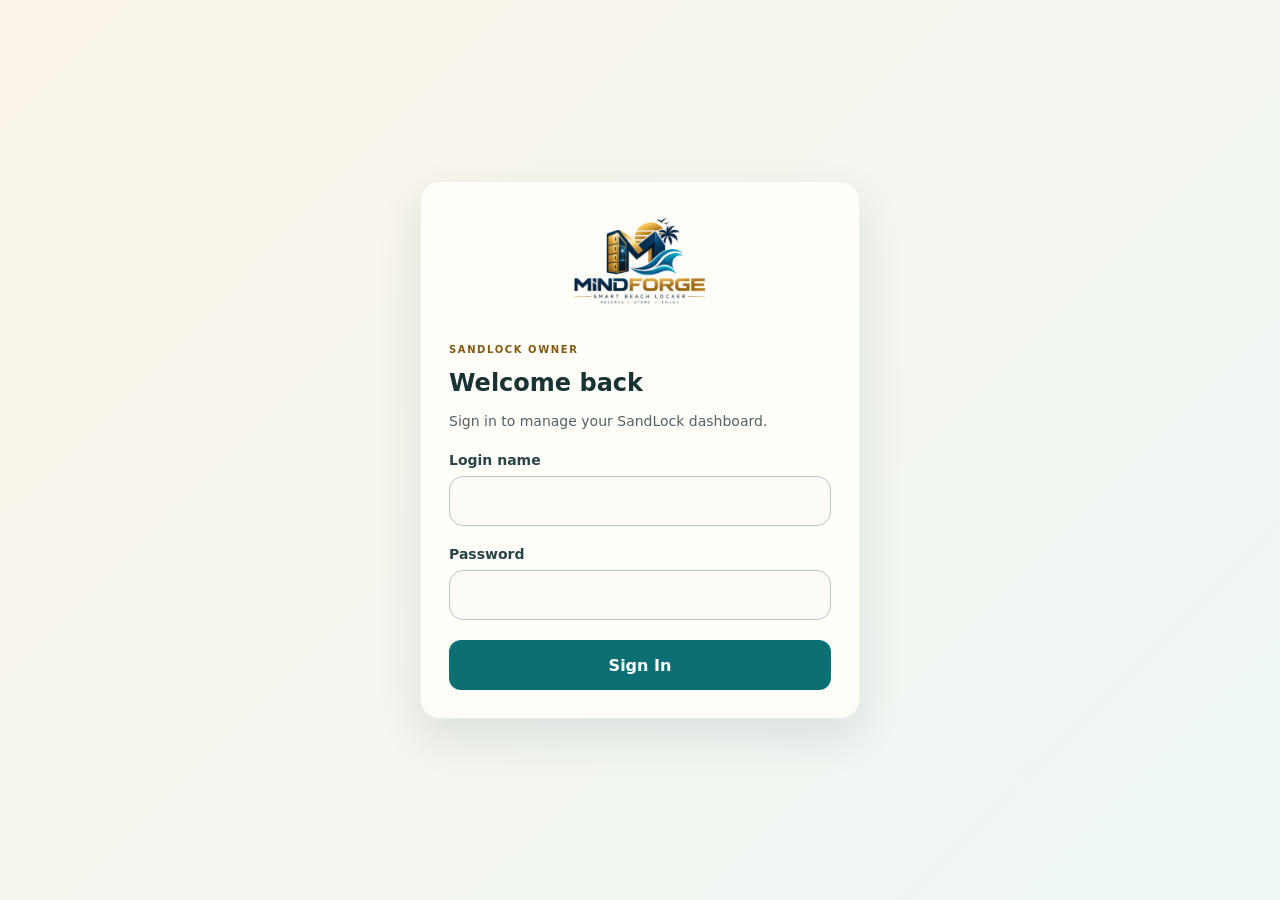
==== static/login.html @ 41cbc2ab "Add files via upload" ====
<!doctype html>
<html lang="en"><head><meta charset="utf-8"><meta name="viewport" content="width=device-width,initial-scale=1"><title>SandLock Owner Sign In</title><link rel="stylesheet" href="/static/styles.css"></head>
<body class="loginPage"><main class="loginMain"><section class="card loginCard"><img src="/static/assets/mindforge-logo.png" alt="MindForge" class="loginLogo"><small class="eyebrow">SANDLOCK OWNER</small><h1>Welcome back</h1><p>Sign in to manage your SandLock dashboard.</p>
<form id="adminLogin" novalidate><label class="ownerField" for="ownerLogin">Login name<input id="ownerLogin" name="login" autocomplete="username" required aria-describedby="error"></label><label class="ownerField" for="ownerPassword">Password<input id="ownerPassword" name="password" type="password" autocomplete="current-password" required aria-describedby="error"></label><p id="error" role="alert"></p><button class="btn" type="submit">Sign In</button></form></section></main><script src="/static/login.js"></script></body></html>
---- static/styles.css ----
:root{--teal:#0b6f73;--deep:#064e52;--cream:#fff8ec;--gold:#d8a63a;--sand:#f0dfc3;--red:#d84a3a;--green:#15966a;--gray:#667573;--ink:#173334;--muted:#6d7d7b;--card:#fffdf8;--shadow:0 18px 45px rgba(19,62,62,.10)}*{box-sizing:border-box}body{margin:0;font-family:Inter,ui-sans-serif,system-ui,-apple-system,Segoe UI,Arial;background:linear-gradient(135deg,#fbf4e9,#edf7f4);color:var(--ink)}button,input,a{font:inherit}.shell{display:grid;grid-template-columns:235px 1fr;min-height:100vh}.sidebar{background:rgba(255,253,248,.94);border-right:1px solid rgba(9,90,93,.08);padding:24px 18px;position:sticky;top:0;height:100vh;display:flex;flex-direction:column;z-index:5}.logo{width:92px;height:68px;object-fit:contain;align-self:center}.brand{text-align:center;margin:-4px 0 24px}.brand b{display:block;color:var(--deep);font-size:19px}.brand span{font-size:11px;letter-spacing:.13em;color:var(--gold)}nav{display:grid;gap:7px}.nav{border:0;background:transparent;text-align:left;padding:12px 14px;border-radius:12px;color:#657673;cursor:pointer;font-weight:650}.nav:hover,.nav.active{background:#e8f5f1;color:var(--teal)}.sidefoot{margin-top:auto;display:flex;gap:10px;align-items:center;background:#f6efe4;padding:12px;border-radius:14px}.sidefoot>span{width:11px;height:11px;border-radius:50%;background:#aaa;box-shadow:0 0 0 5px rgba(0,0,0,.04)}.sidefoot>span.on{background:var(--green);box-shadow:0 0 0 5px rgba(21,150,106,.13)}.sidefoot b,.sidefoot small{display:block;font-size:11px}.sidefoot small{color:var(--muted);margin-top:2px}main{padding:0 28px 40px;min-width:0}header{height:94px;display:flex;justify-content:space-between;align-items:center;gap:20px}header small{letter-spacing:.18em;color:var(--gold);font-weight:700;font-size:9px}header h1{margin:5px 0 0;font-size:30px;color:var(--deep)}.headActions{display:flex;gap:9px}.btn{border:0;border-radius:12px;padding:11px 17px;background:var(--teal);color:white;font-weight:750;cursor:pointer;text-decoration:none;display:inline-block}.btn.ghost{background:white;color:var(--teal);border:1px solid #dceae6}.btn.danger{width:100%;background:#7e2422;margin-top:15px}.view{display:none}.view.active{display:block}.hero{height:275px;border-radius:26px;overflow:hidden;position:relative;background:linear-gradient(90deg,rgba(255,250,239,.97),rgba(255,250,239,.76)),url('/static/assets/beach-map.png') center/cover;box-shadow:var(--shadow);display:flex;align-items:center;padding:34px 42px}.heroText{max-width:590px;z-index:2}.eyebrow{font-size:10px;color:var(--teal);font-weight:800;letter-spacing:.16em}.hero h2{font-size:35px;line-height:1.04;margin:9px 0 10px;color:var(--deep)}.hero h2 em{color:var(--gold);font-style:normal}.hero p{font-size:13px;line-height:1.55;color:#5d716f;max-width:535px}.heroLocker{position:absolute;right:5%;bottom:-33px;width:285px;filter:drop-shadow(0 22px 24px rgba(0,0,0,.22))}.heroBadges{display:flex;gap:7px;flex-wrap:wrap}.heroBadges span{background:#fff;border:1px solid #e6dccb;border-radius:999px;padding:7px 11px;font-size:9px;font-weight:800;color:var(--teal)}.kpis{display:grid;grid-template-columns:repeat(4,1fr);gap:14px;margin:18px 0}.kpis article,.card{background:rgba(255,253,248,.96);border:1px solid rgba(13,100,102,.08);border-radius:20px;box-shadow:var(--shadow)}.kpis article{padding:18px 20px}.kpis small,.cardHead small{font-size:9px;color:var(--gold);letter-spacing:.13em;font-weight:800}.kpis strong{display:block;font-size:28px;color:var(--deep);margin:3px 0}.kpis span{font-size:10px;color:var(--muted)}.grid2{display:grid;grid-template-columns:1fr 1fr;gap:16px;margin-bottom:16px}.card{padding:18px}.cardHead{display:flex;align-items:center;justify-content:space-between;gap:10px;margin-bottom:13px}.cardHead h3{margin:2px 0;font-size:16px;color:var(--deep)}.badge{font-size:9px;font-weight:900;padding:6px 9px;border-radius:999px;background:#eee;color:#667}.badge.green{background:#e3f5ed;color:#0a7b55}.badge.yellow{background:#fff2cf;color:#aa7110}.badge.red{background:#fde8e3;color:#b63c31}.badge.gray{background:#e7ecea;color:#667573}.lockerScene{display:grid;grid-template-columns:160px 1fr;gap:14px;align-items:center}.lockerScene img{width:160px}.liveStats{display:grid;grid-template-columns:1fr 1fr;gap:9px}.liveStats div{padding:10px;border-radius:12px;background:#f5f3ed}.liveStats span{font-size:8px;text-transform:uppercase;color:#8c9693}.liveStats b{display:block;margin-top:3px;font-size:12px;color:var(--deep)}.note{font-size:9px;color:var(--muted);line-height:1.45}.mapWrap{height:280px;border-radius:16px;overflow:hidden;position:relative}.mapWrap img{width:100%;height:100%;object-fit:cover}.pin{position:absolute;width:34px;height:34px;border-radius:50% 50% 50% 7px;transform:rotate(-45deg);display:grid;place-items:center;background:#19a96c;color:white;border:3px solid white;box-shadow:0 6px 18px rgba(0,0,0,.2);font-weight:900}.pin::after{content:attr(data-x)}.pin{font-size:0}.pin::before{content:attr(id);font-size:0}.pin::after{content:""}.pin{--label:"A"}.pin:before{content:var(--label);font-size:13px;transform:rotate(45deg)}.pA{left:18%;top:16%;--label:"A"}.pB{left:29%;top:34%;--label:"B"}.pC{left:47%;top:47%;--label:"C"}.pD{left:35%;top:64%;--label:"D"}.pE{left:68%;top:66%;--label:"E"}.pF{left:61%;top:82%;--label:"F"}.pin.yellow{background:#edae19}.pin.red{background:#e64b3e}.pin.gray{background:#687675}.legend{display:flex;gap:14px;flex-wrap:wrap;padding-top:11px;font-size:9px;color:var(--muted)}.legend i{display:inline-block;width:9px;height:9px;border-radius:50%;margin-right:5px;background:#19a96c}.legend i.yellow{background:#edae19}.legend i.red{background:#e64b3e}.legend i.gray{background:#687675}.miniList{display:grid;gap:8px}.mini{display:flex;justify-content:space-between;gap:10px;align-items:center;padding:11px;background:#f8f5ef;border-radius:13px}.mini b{font-size:11px;color:var(--deep)}.mini small{display:block;font-size:9px;color:var(--muted);margin-top:3px}.link{border:0;background:none;color:var(--teal);font-weight:800;font-size:10px;cursor:pointer}.tableCard{padding:0;overflow:hidden}.tableCard .cardHead{padding:19px;margin:0;border-bottom:1px solid #edf1ef}.tableCard input{width:240px;padding:10px 12px;border:1px solid #dce5e2;border-radius:10px;background:white}.tableScroller{overflow:auto;max-height:calc(100vh - 190px)}table{border-collapse:collapse;width:100%;font-size:10px;min-width:850px}th,td{padding:12px 13px;text-align:left;border-bottom:1px solid #edf0ee;white-space:nowrap}th{position:sticky;top:0;background:#f0f7f4;color:var(--teal);font-size:9px;text-transform:uppercase;letter-spacing:.06em}td{color:#475d5a}#toast{position:fixed;bottom:26px;right:28px;background:#163f40;color:white;padding:12px 16px;border-radius:12px;opacity:0;transform:translateY(12px);transition:.25s;z-index:30;font-size:11px}#toast.show{opacity:1;transform:none}@media(max-width:1000px){.shell{grid-template-columns:78px 1fr}.sidebar{padding:20px 10px}.brand,.nav{font-size:0}.nav{padding:12px;text-align:center}.nav:first-letter{font-size:16px}.logo{width:60px}.sidefoot div{display:none}.grid2{grid-template-columns:1fr}.kpis{grid-template-columns:1fr 1fr}.heroLocker{opacity:.35}.heroText{max-width:620px}}@media(max-width:680px){main{padding:0 12px 25px}.shell{display:block}.sidebar{position:fixed;bottom:0;top:auto;height:65px;width:100%;display:block;padding:6px;background:#fff;z-index:20}.sidebar .logo,.sidebar .brand,.sidefoot{display:none}nav{display:flex;overflow:auto;gap:4px}.nav{flex:1;min-width:70px;text-align:center;padding:12px 5px;font-size:0}.nav:before{font-size:16px}.kpis{grid-template-columns:1fr 1fr}.hero{height:250px;padding:25px}.hero h2{font-size:28px}.heroLocker{width:220px}.grid2{grid-template-columns:1fr}header{height:82px}.headActions .ghost{display:none}.lockerScene{grid-template-columns:120px 1fr}.lockerScene img{width:120px}.mapWrap{height:270px}body{padding-bottom:70px}}

.tableAction{border:1px solid #cfe3de;background:#fff;color:var(--teal);border-radius:9px;padding:7px 10px;font-size:9px;font-weight:800;cursor:pointer}.tableAction:hover{background:#e8f5f1}.modal{position:fixed;inset:0;z-index:60;display:none;align-items:center;justify-content:center;padding:20px}.modal.open{display:flex}.modalBackdrop{position:absolute;inset:0;background:rgba(6,45,47,.48);backdrop-filter:blur(3px)}.modalPanel{position:relative;width:min(760px,96vw);max-height:90vh;overflow:auto;background:var(--card);border-radius:22px;box-shadow:0 28px 80px rgba(7,45,47,.28);padding:22px}.modalHead{display:flex;align-items:flex-start;justify-content:space-between;border-bottom:1px solid #e8eeeb;padding-bottom:13px;margin-bottom:15px}.modalHead small{font-size:9px;color:var(--gold);letter-spacing:.14em;font-weight:800}.modalHead h3{margin:4px 0 0;color:var(--deep);font-size:20px}.iconBtn{border:0;background:#eef5f2;color:var(--deep);width:34px;height:34px;border-radius:50%;font-size:22px;cursor:pointer}.detailGrid{display:grid;grid-template-columns:repeat(3,1fr);gap:10px}.detailGrid>div,.pinReveal{background:#f7f4ed;border-radius:13px;padding:12px}.detailGrid span,.pinReveal span{display:block;font-size:8px;text-transform:uppercase;letter-spacing:.07em;color:#879391;margin-bottom:4px}.detailGrid b{font-size:11px;color:var(--deep);word-break:break-word}.statusText.green{color:var(--green)}.statusText.yellow{color:#aa7110}.statusText.red{color:var(--red)}.statusText.gray{color:var(--gray)}.pinReveal{margin-top:12px;display:grid;grid-template-columns:1fr auto auto;align-items:center;gap:12px}.pinReveal span{margin:0}.pinReveal b{font-size:20px;letter-spacing:.14em;color:var(--deep)}.modalActions{display:grid;grid-template-columns:1fr 1fr;gap:10px;margin-top:12px}.btn.danger.compact{margin:0;width:auto}.btn:disabled{opacity:.45;cursor:not-allowed}@media(max-width:680px){.detailGrid{grid-template-columns:1fr 1fr}.pinReveal{grid-template-columns:1fr auto}.pinReveal .btn{grid-column:1/-1}.modalActions{grid-template-columns:1fr}.modalPanel{padding:16px}}

/* Informational toasts never own an input hit area. */
#toast{pointer-events:none;max-width:min(420px,calc(100vw - 32px));overflow-wrap:anywhere}
@media(max-width:680px){#toast{bottom:94px;right:16px}}

/* Group 7: reuse Owner components at narrow widths and on sign in. */
button:focus-visible,a:focus-visible,input:focus-visible{outline:3px solid #064d54;outline-offset:3px}
main,header>div,.headActions,.tableCard .cardHead>div{min-width:0}
header{height:auto;min-height:90px;gap:12px;flex-wrap:wrap;padding:16px 0}
header h1{overflow-wrap:anywhere}
.headActions{display:flex;gap:8px;flex-wrap:wrap}
.headActions .btn{white-space:normal;text-align:center}
.tableCard .cardHead{gap:12px;flex-wrap:wrap}
.searchField{font-size:12px;color:#475d5a;display:grid;gap:6px;max-width:100%}
#searchBox{width:min(250px,100%);min-width:0}
.nav{display:flex;gap:8px;align-items:center;font-size:13px!important;white-space:normal}
.nav:first-letter{font-size:inherit}.navLabel{font-size:13px}
.tableScroller{max-width:100%}
table{font-size:12px}th{font-size:11px;color:#07585b}
.detailGrid span,.pinReveal span,.modalHead small,.note,.sidefoot small,.kpis article span{font-size:12px;line-height:1.45;color:#526361}
.detailGrid b{font-size:13px}.tableAction{font-size:12px;min-height:38px}
.modalPanel{max-height:calc(100dvh - 36px)}.modalHead h3{overflow-wrap:anywhere}
.modalHead small,.eyebrow,header small,.cardHead small{color:#815a10}
.loginPage{padding:0}.loginMain{min-height:100dvh;display:grid;place-items:center;padding:24px}
.loginCard{width:min(440px,100%);padding:28px}
.loginLogo{width:160px;display:block;margin:0 auto 22px}.loginCard h1{margin:12px 0}.loginCard p{font-size:14px;color:#526361;line-height:1.5}
.ownerField{display:grid;gap:8px;font-size:14px;font-weight:700;margin:20px 0;color:#284447}
.ownerField input{width:100%;min-width:0;box-sizing:border-box;height:50px;border:1px solid #b8c6c1;border-radius:14px;background:#fcfbf8;padding:12px;font:inherit}
#adminLogin>.btn{width:100%;min-height:50px}#adminLogin #error{color:#a82e25;overflow-wrap:anywhere}
@media(max-width:1000px) and (min-width:681px){.shell{grid-template-columns:150px minmax(0,1fr)}.nav{padding:10px 6px}.sidebar{padding:20px 8px}}
@media(max-width:680px){
 .sidebar{height:80px;padding:6px}.sidebar nav{height:68px;align-items:stretch}
 .nav{flex-direction:column;justify-content:center;gap:4px;min-width:88px;padding:8px 5px}
 .navLabel{font-size:12px}.nav>span:first-child{font-size:17px}
 .headActions .ghost{display:inline-flex}.headActions{width:100%}.headActions>.btn{flex:1;padding:10px;font-size:13px}
 body{padding-bottom:86px}.loginPage{padding-bottom:0}.loginMain{padding:16px}
 .kpis{gap:10px}.kpis article{min-width:0}.kpis strong{overflow-wrap:anywhere}
 #toast{bottom:96px}.modal{padding:16px}.modalPanel{max-width:100%;box-sizing:border-box}
}
/* Keep existing cards responsive to available width, including zoom. */
.grid2{grid-template-columns:repeat(auto-fit,minmax(min(100%,360px),1fr))}
.grid2>.card,.liveStats,.liveStats>div{min-width:0}
.liveStats b{overflow-wrap:anywhere}
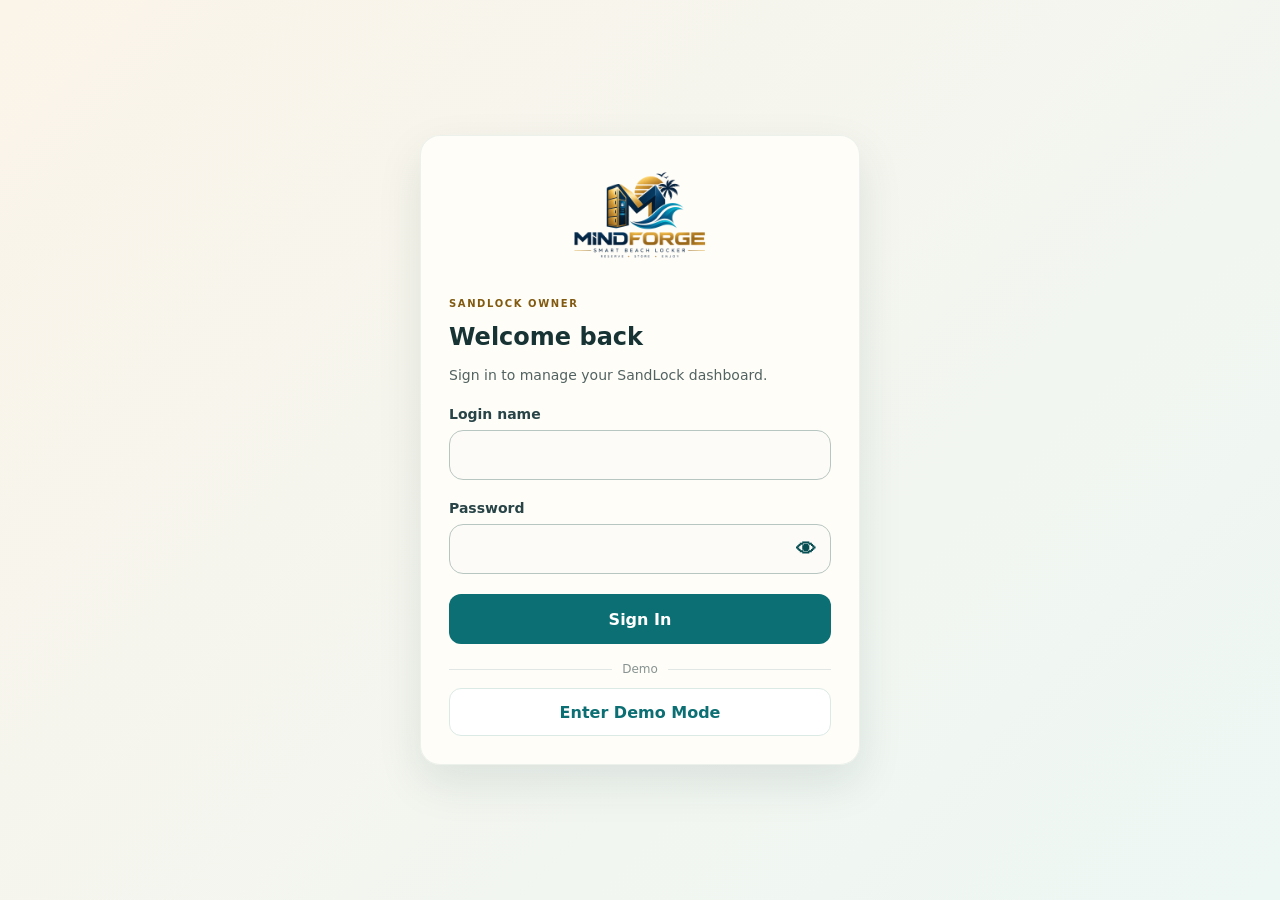
==== commit fb3bf172: "Update SandLock owner dashboard and reservation backend" ====
--- a/static/login.html
+++ b/static/login.html
@@ -1,4 +1,4 @@
-<!doctype html>
-<html lang="en"><head><meta charset="utf-8"><meta name="viewport" content="width=device-width,initial-scale=1"><title>SandLock Owner Sign In</title><link rel="stylesheet" href="/static/styles.css"></head>
-<body class="loginPage"><main class="loginMain"><section class="card loginCard"><img src="/static/assets/mindforge-logo.png" alt="MindForge" class="loginLogo"><small class="eyebrow">SANDLOCK OWNER</small><h1>Welcome back</h1><p>Sign in to manage your SandLock dashboard.</p>
-<form id="adminLogin" novalidate><label class="ownerField" for="ownerLogin">Login name<input id="ownerLogin" name="login" autocomplete="username" required aria-describedby="error"></label><label class="ownerField" for="ownerPassword">Password<input id="ownerPassword" name="password" type="password" autocomplete="current-password" required aria-describedby="error"></label><p id="error" role="alert"></p><button class="btn" type="submit">Sign In</button></form></section></main><script src="/static/login.js"></script></body></html>
+<!doctype html>
+<html lang="en"><head><meta charset="utf-8"><meta name="viewport" content="width=device-width,initial-scale=1"><title>SandLock Owner Sign In</title><link rel="stylesheet" href="/static/styles.css"></head>
+<body class="loginPage"><main class="loginMain"><section class="card loginCard"><img src="/static/assets/mindforge-logo.png" alt="MindForge" class="loginLogo"><small class="eyebrow">SANDLOCK OWNER</small><h1>Welcome back</h1><p>Sign in to manage your SandLock dashboard.</p>
+<form id="adminLogin" novalidate><label class="ownerField" for="ownerLogin">Login name<input id="ownerLogin" name="login" autocomplete="username" required aria-describedby="error"></label><label class="ownerField" for="ownerPassword">Password<span class="ownerPasswordWrap"><input id="ownerPassword" name="password" type="password" autocomplete="current-password" required aria-describedby="error"><button class="passwordToggle" id="ownerPasswordToggle" type="button" aria-label="Show password" aria-pressed="false" title="Show password"><span aria-hidden="true">👁</span></button></span></label><p id="error" role="alert"></p><button class="btn" type="submit">Sign In</button></form><div class="demoDivider"><span>Demo</span></div><button id="demoOwnerLogin" class="btn ghost demoLoginBtn" type="button">Enter Demo Mode</button><p class="demoHint">Local testing only</p></section></main><script src="/static/login.js"></script></body></html>
--- a/static/styles.css
+++ b/static/styles.css
@@ -1,46 +1,59 @@
-:root{--teal:#0b6f73;--deep:#064e52;--cream:#fff8ec;--gold:#d8a63a;--sand:#f0dfc3;--red:#d84a3a;--green:#15966a;--gray:#667573;--ink:#173334;--muted:#6d7d7b;--card:#fffdf8;--shadow:0 18px 45px rgba(19,62,62,.10)}*{box-sizing:border-box}body{margin:0;font-family:Inter,ui-sans-serif,system-ui,-apple-system,Segoe UI,Arial;background:linear-gradient(135deg,#fbf4e9,#edf7f4);color:var(--ink)}button,input,a{font:inherit}.shell{display:grid;grid-template-columns:235px 1fr;min-height:100vh}.sidebar{background:rgba(255,253,248,.94);border-right:1px solid rgba(9,90,93,.08);padding:24px 18px;position:sticky;top:0;height:100vh;display:flex;flex-direction:column;z-index:5}.logo{width:92px;height:68px;object-fit:contain;align-self:center}.brand{text-align:center;margin:-4px 0 24px}.brand b{display:block;color:var(--deep);font-size:19px}.brand span{font-size:11px;letter-spacing:.13em;color:var(--gold)}nav{display:grid;gap:7px}.nav{border:0;background:transparent;text-align:left;padding:12px 14px;border-radius:12px;color:#657673;cursor:pointer;font-weight:650}.nav:hover,.nav.active{background:#e8f5f1;color:var(--teal)}.sidefoot{margin-top:auto;display:flex;gap:10px;align-items:center;background:#f6efe4;padding:12px;border-radius:14px}.sidefoot>span{width:11px;height:11px;border-radius:50%;background:#aaa;box-shadow:0 0 0 5px rgba(0,0,0,.04)}.sidefoot>span.on{background:var(--green);box-shadow:0 0 0 5px rgba(21,150,106,.13)}.sidefoot b,.sidefoot small{display:block;font-size:11px}.sidefoot small{color:var(--muted);margin-top:2px}main{padding:0 28px 40px;min-width:0}header{height:94px;display:flex;justify-content:space-between;align-items:center;gap:20px}header small{letter-spacing:.18em;color:var(--gold);font-weight:700;font-size:9px}header h1{margin:5px 0 0;font-size:30px;color:var(--deep)}.headActions{display:flex;gap:9px}.btn{border:0;border-radius:12px;padding:11px 17px;background:var(--teal);color:white;font-weight:750;cursor:pointer;text-decoration:none;display:inline-block}.btn.ghost{background:white;color:var(--teal);border:1px solid #dceae6}.btn.danger{width:100%;background:#7e2422;margin-top:15px}.view{display:none}.view.active{display:block}.hero{height:275px;border-radius:26px;overflow:hidden;position:relative;background:linear-gradient(90deg,rgba(255,250,239,.97),rgba(255,250,239,.76)),url('/static/assets/beach-map.png') center/cover;box-shadow:var(--shadow);display:flex;align-items:center;padding:34px 42px}.heroText{max-width:590px;z-index:2}.eyebrow{font-size:10px;color:var(--teal);font-weight:800;letter-spacing:.16em}.hero h2{font-size:35px;line-height:1.04;margin:9px 0 10px;color:var(--deep)}.hero h2 em{color:var(--gold);font-style:normal}.hero p{font-size:13px;line-height:1.55;color:#5d716f;max-width:535px}.heroLocker{position:absolute;right:5%;bottom:-33px;width:285px;filter:drop-shadow(0 22px 24px rgba(0,0,0,.22))}.heroBadges{display:flex;gap:7px;flex-wrap:wrap}.heroBadges span{background:#fff;border:1px solid #e6dccb;border-radius:999px;padding:7px 11px;font-size:9px;font-weight:800;color:var(--teal)}.kpis{display:grid;grid-template-columns:repeat(4,1fr);gap:14px;margin:18px 0}.kpis article,.card{background:rgba(255,253,248,.96);border:1px solid rgba(13,100,102,.08);border-radius:20px;box-shadow:var(--shadow)}.kpis article{padding:18px 20px}.kpis small,.cardHead small{font-size:9px;color:var(--gold);letter-spacing:.13em;font-weight:800}.kpis strong{display:block;font-size:28px;color:var(--deep);margin:3px 0}.kpis span{font-size:10px;color:var(--muted)}.grid2{display:grid;grid-template-columns:1fr 1fr;gap:16px;margin-bottom:16px}.card{padding:18px}.cardHead{display:flex;align-items:center;justify-content:space-between;gap:10px;margin-bottom:13px}.cardHead h3{margin:2px 0;font-size:16px;color:var(--deep)}.badge{font-size:9px;font-weight:900;padding:6px 9px;border-radius:999px;background:#eee;color:#667}.badge.green{background:#e3f5ed;color:#0a7b55}.badge.yellow{background:#fff2cf;color:#aa7110}.badge.red{background:#fde8e3;color:#b63c31}.badge.gray{background:#e7ecea;color:#667573}.lockerScene{display:grid;grid-template-columns:160px 1fr;gap:14px;align-items:center}.lockerScene img{width:160px}.liveStats{display:grid;grid-template-columns:1fr 1fr;gap:9px}.liveStats div{padding:10px;border-radius:12px;background:#f5f3ed}.liveStats span{font-size:8px;text-transform:uppercase;color:#8c9693}.liveStats b{display:block;margin-top:3px;font-size:12px;color:var(--deep)}.note{font-size:9px;color:var(--muted);line-height:1.45}.mapWrap{height:280px;border-radius:16px;overflow:hidden;position:relative}.mapWrap img{width:100%;height:100%;object-fit:cover}.pin{position:absolute;width:34px;height:34px;border-radius:50% 50% 50% 7px;transform:rotate(-45deg);display:grid;place-items:center;background:#19a96c;color:white;border:3px solid white;box-shadow:0 6px 18px rgba(0,0,0,.2);font-weight:900}.pin::after{content:attr(data-x)}.pin{font-size:0}.pin::before{content:attr(id);font-size:0}.pin::after{content:""}.pin{--label:"A"}.pin:before{content:var(--label);font-size:13px;transform:rotate(45deg)}.pA{left:18%;top:16%;--label:"A"}.pB{left:29%;top:34%;--label:"B"}.pC{left:47%;top:47%;--label:"C"}.pD{left:35%;top:64%;--label:"D"}.pE{left:68%;top:66%;--label:"E"}.pF{left:61%;top:82%;--label:"F"}.pin.yellow{background:#edae19}.pin.red{background:#e64b3e}.pin.gray{background:#687675}.legend{display:flex;gap:14px;flex-wrap:wrap;padding-top:11px;font-size:9px;color:var(--muted)}.legend i{display:inline-block;width:9px;height:9px;border-radius:50%;margin-right:5px;background:#19a96c}.legend i.yellow{background:#edae19}.legend i.red{background:#e64b3e}.legend i.gray{background:#687675}.miniList{display:grid;gap:8px}.mini{display:flex;justify-content:space-between;gap:10px;align-items:center;padding:11px;background:#f8f5ef;border-radius:13px}.mini b{font-size:11px;color:var(--deep)}.mini small{display:block;font-size:9px;color:var(--muted);margin-top:3px}.link{border:0;background:none;color:var(--teal);font-weight:800;font-size:10px;cursor:pointer}.tableCard{padding:0;overflow:hidden}.tableCard .cardHead{padding:19px;margin:0;border-bottom:1px solid #edf1ef}.tableCard input{width:240px;padding:10px 12px;border:1px solid #dce5e2;border-radius:10px;background:white}.tableScroller{overflow:auto;max-height:calc(100vh - 190px)}table{border-collapse:collapse;width:100%;font-size:10px;min-width:850px}th,td{padding:12px 13px;text-align:left;border-bottom:1px solid #edf0ee;white-space:nowrap}th{position:sticky;top:0;background:#f0f7f4;color:var(--teal);font-size:9px;text-transform:uppercase;letter-spacing:.06em}td{color:#475d5a}#toast{position:fixed;bottom:26px;right:28px;background:#163f40;color:white;padding:12px 16px;border-radius:12px;opacity:0;transform:translateY(12px);transition:.25s;z-index:30;font-size:11px}#toast.show{opacity:1;transform:none}@media(max-width:1000px){.shell{grid-template-columns:78px 1fr}.sidebar{padding:20px 10px}.brand,.nav{font-size:0}.nav{padding:12px;text-align:center}.nav:first-letter{font-size:16px}.logo{width:60px}.sidefoot div{display:none}.grid2{grid-template-columns:1fr}.kpis{grid-template-columns:1fr 1fr}.heroLocker{opacity:.35}.heroText{max-width:620px}}@media(max-width:680px){main{padding:0 12px 25px}.shell{display:block}.sidebar{position:fixed;bottom:0;top:auto;height:65px;width:100%;display:block;padding:6px;background:#fff;z-index:20}.sidebar .logo,.sidebar .brand,.sidefoot{display:none}nav{display:flex;overflow:auto;gap:4px}.nav{flex:1;min-width:70px;text-align:center;padding:12px 5px;font-size:0}.nav:before{font-size:16px}.kpis{grid-template-columns:1fr 1fr}.hero{height:250px;padding:25px}.hero h2{font-size:28px}.heroLocker{width:220px}.grid2{grid-template-columns:1fr}header{height:82px}.headActions .ghost{display:none}.lockerScene{grid-template-columns:120px 1fr}.lockerScene img{width:120px}.mapWrap{height:270px}body{padding-bottom:70px}}
-
-.tableAction{border:1px solid #cfe3de;background:#fff;color:var(--teal);border-radius:9px;padding:7px 10px;font-size:9px;font-weight:800;cursor:pointer}.tableAction:hover{background:#e8f5f1}.modal{position:fixed;inset:0;z-index:60;display:none;align-items:center;justify-content:center;padding:20px}.modal.open{display:flex}.modalBackdrop{position:absolute;inset:0;background:rgba(6,45,47,.48);backdrop-filter:blur(3px)}.modalPanel{position:relative;width:min(760px,96vw);max-height:90vh;overflow:auto;background:var(--card);border-radius:22px;box-shadow:0 28px 80px rgba(7,45,47,.28);padding:22px}.modalHead{display:flex;align-items:flex-start;justify-content:space-between;border-bottom:1px solid #e8eeeb;padding-bottom:13px;margin-bottom:15px}.modalHead small{font-size:9px;color:var(--gold);letter-spacing:.14em;font-weight:800}.modalHead h3{margin:4px 0 0;color:var(--deep);font-size:20px}.iconBtn{border:0;background:#eef5f2;color:var(--deep);width:34px;height:34px;border-radius:50%;font-size:22px;cursor:pointer}.detailGrid{display:grid;grid-template-columns:repeat(3,1fr);gap:10px}.detailGrid>div,.pinReveal{background:#f7f4ed;border-radius:13px;padding:12px}.detailGrid span,.pinReveal span{display:block;font-size:8px;text-transform:uppercase;letter-spacing:.07em;color:#879391;margin-bottom:4px}.detailGrid b{font-size:11px;color:var(--deep);word-break:break-word}.statusText.green{color:var(--green)}.statusText.yellow{color:#aa7110}.statusText.red{color:var(--red)}.statusText.gray{color:var(--gray)}.pinReveal{margin-top:12px;display:grid;grid-template-columns:1fr auto auto;align-items:center;gap:12px}.pinReveal span{margin:0}.pinReveal b{font-size:20px;letter-spacing:.14em;color:var(--deep)}.modalActions{display:grid;grid-template-columns:1fr 1fr;gap:10px;margin-top:12px}.btn.danger.compact{margin:0;width:auto}.btn:disabled{opacity:.45;cursor:not-allowed}@media(max-width:680px){.detailGrid{grid-template-columns:1fr 1fr}.pinReveal{grid-template-columns:1fr auto}.pinReveal .btn{grid-column:1/-1}.modalActions{grid-template-columns:1fr}.modalPanel{padding:16px}}
-
-/* Informational toasts never own an input hit area. */
-#toast{pointer-events:none;max-width:min(420px,calc(100vw - 32px));overflow-wrap:anywhere}
-@media(max-width:680px){#toast{bottom:94px;right:16px}}
-
-/* Group 7: reuse Owner components at narrow widths and on sign in. */
-button:focus-visible,a:focus-visible,input:focus-visible{outline:3px solid #064d54;outline-offset:3px}
-main,header>div,.headActions,.tableCard .cardHead>div{min-width:0}
-header{height:auto;min-height:90px;gap:12px;flex-wrap:wrap;padding:16px 0}
-header h1{overflow-wrap:anywhere}
-.headActions{display:flex;gap:8px;flex-wrap:wrap}
-.headActions .btn{white-space:normal;text-align:center}
-.tableCard .cardHead{gap:12px;flex-wrap:wrap}
-.searchField{font-size:12px;color:#475d5a;display:grid;gap:6px;max-width:100%}
-#searchBox{width:min(250px,100%);min-width:0}
-.nav{display:flex;gap:8px;align-items:center;font-size:13px!important;white-space:normal}
-.nav:first-letter{font-size:inherit}.navLabel{font-size:13px}
-.tableScroller{max-width:100%}
-table{font-size:12px}th{font-size:11px;color:#07585b}
-.detailGrid span,.pinReveal span,.modalHead small,.note,.sidefoot small,.kpis article span{font-size:12px;line-height:1.45;color:#526361}
-.detailGrid b{font-size:13px}.tableAction{font-size:12px;min-height:38px}
-.modalPanel{max-height:calc(100dvh - 36px)}.modalHead h3{overflow-wrap:anywhere}
-.modalHead small,.eyebrow,header small,.cardHead small{color:#815a10}
-.loginPage{padding:0}.loginMain{min-height:100dvh;display:grid;place-items:center;padding:24px}
-.loginCard{width:min(440px,100%);padding:28px}
-.loginLogo{width:160px;display:block;margin:0 auto 22px}.loginCard h1{margin:12px 0}.loginCard p{font-size:14px;color:#526361;line-height:1.5}
-.ownerField{display:grid;gap:8px;font-size:14px;font-weight:700;margin:20px 0;color:#284447}
-.ownerField input{width:100%;min-width:0;box-sizing:border-box;height:50px;border:1px solid #b8c6c1;border-radius:14px;background:#fcfbf8;padding:12px;font:inherit}
-#adminLogin>.btn{width:100%;min-height:50px}#adminLogin #error{color:#a82e25;overflow-wrap:anywhere}
-@media(max-width:1000px) and (min-width:681px){.shell{grid-template-columns:150px minmax(0,1fr)}.nav{padding:10px 6px}.sidebar{padding:20px 8px}}
-@media(max-width:680px){
- .sidebar{height:80px;padding:6px}.sidebar nav{height:68px;align-items:stretch}
- .nav{flex-direction:column;justify-content:center;gap:4px;min-width:88px;padding:8px 5px}
- .navLabel{font-size:12px}.nav>span:first-child{font-size:17px}
- .headActions .ghost{display:inline-flex}.headActions{width:100%}.headActions>.btn{flex:1;padding:10px;font-size:13px}
- body{padding-bottom:86px}.loginPage{padding-bottom:0}.loginMain{padding:16px}
- .kpis{gap:10px}.kpis article{min-width:0}.kpis strong{overflow-wrap:anywhere}
- #toast{bottom:96px}.modal{padding:16px}.modalPanel{max-width:100%;box-sizing:border-box}
-}
+:root{--teal:#0b6f73;--deep:#064e52;--cream:#fff8ec;--gold:#d8a63a;--sand:#f0dfc3;--red:#d84a3a;--green:#15966a;--gray:#667573;--ink:#173334;--muted:#6d7d7b;--card:#fffdf8;--shadow:0 18px 45px rgba(19,62,62,.10)}*{box-sizing:border-box}body{margin:0;font-family:Inter,ui-sans-serif,system-ui,-apple-system,Segoe UI,Arial;background:linear-gradient(135deg,#fbf4e9,#edf7f4);color:var(--ink)}button,input,a{font:inherit}.shell{display:grid;grid-template-columns:235px 1fr;min-height:100vh}.sidebar{background:rgba(255,253,248,.94);border-right:1px solid rgba(9,90,93,.08);padding:24px 18px;position:sticky;top:0;height:100vh;display:flex;flex-direction:column;z-index:5}.logo{width:92px;height:68px;object-fit:contain;align-self:center}.brand{text-align:center;margin:-4px 0 24px}.brand b{display:block;color:var(--deep);font-size:19px}.brand span{font-size:11px;letter-spacing:.13em;color:var(--gold)}nav{display:grid;gap:7px}.nav{border:0;background:transparent;text-align:left;padding:12px 14px;border-radius:12px;color:#657673;cursor:pointer;font-weight:650}.nav:hover,.nav.active{background:#e8f5f1;color:var(--teal)}.sidefoot{margin-top:auto;display:flex;gap:10px;align-items:center;background:#f6efe4;padding:12px;border-radius:14px}.sidefoot>span{width:11px;height:11px;border-radius:50%;background:#aaa;box-shadow:0 0 0 5px rgba(0,0,0,.04)}.sidefoot>span.on{background:var(--green);box-shadow:0 0 0 5px rgba(21,150,106,.13)}.sidefoot b,.sidefoot small{display:block;font-size:11px}.sidefoot small{color:var(--muted);margin-top:2px}main{padding:0 28px 40px;min-width:0}header{height:94px;display:flex;justify-content:space-between;align-items:center;gap:20px}header small{letter-spacing:.18em;color:var(--gold);font-weight:700;font-size:9px}header h1{margin:5px 0 0;font-size:30px;color:var(--deep)}.headActions{display:flex;gap:9px}.btn{border:0;border-radius:12px;padding:11px 17px;background:var(--teal);color:white;font-weight:750;cursor:pointer;text-decoration:none;display:inline-block}.btn.ghost{background:white;color:var(--teal);border:1px solid #dceae6}.btn.danger{width:100%;background:#7e2422;margin-top:15px}.view{display:none}.view.active{display:block}.hero{height:275px;border-radius:26px;overflow:hidden;position:relative;background:linear-gradient(90deg,rgba(255,250,239,.97),rgba(255,250,239,.76)),url('/static/assets/beach-map.png') center/cover;box-shadow:var(--shadow);display:flex;align-items:center;padding:34px 42px}.heroText{max-width:590px;z-index:2}.eyebrow{font-size:10px;color:var(--teal);font-weight:800;letter-spacing:.16em}.hero h2{font-size:35px;line-height:1.04;margin:9px 0 10px;color:var(--deep)}.hero h2 em{color:var(--gold);font-style:normal}.hero p{font-size:13px;line-height:1.55;color:#5d716f;max-width:535px}.heroLocker{position:absolute;right:5%;bottom:-33px;width:285px;filter:drop-shadow(0 22px 24px rgba(0,0,0,.22))}.heroBadges{display:flex;gap:7px;flex-wrap:wrap}.heroBadges span{background:#fff;border:1px solid #e6dccb;border-radius:999px;padding:7px 11px;font-size:9px;font-weight:800;color:var(--teal)}.kpis{display:grid;grid-template-columns:repeat(4,1fr);gap:14px;margin:18px 0}.kpis article,.card{background:rgba(255,253,248,.96);border:1px solid rgba(13,100,102,.08);border-radius:20px;box-shadow:var(--shadow)}.kpis article{padding:18px 20px}.kpis small,.cardHead small{font-size:9px;color:var(--gold);letter-spacing:.13em;font-weight:800}.kpis strong{display:block;font-size:28px;color:var(--deep);margin:3px 0}.kpis span{font-size:10px;color:var(--muted)}.grid2{display:grid;grid-template-columns:1fr 1fr;gap:16px;margin-bottom:16px}.card{padding:18px}.cardHead{display:flex;align-items:center;justify-content:space-between;gap:10px;margin-bottom:13px}.cardHead h3{margin:2px 0;font-size:16px;color:var(--deep)}.badge{font-size:9px;font-weight:900;padding:6px 9px;border-radius:999px;background:#eee;color:#667}.badge.green{background:#e3f5ed;color:#0a7b55}.badge.yellow{background:#fff2cf;color:#aa7110}.badge.red{background:#fde8e3;color:#b63c31}.badge.gray{background:#e7ecea;color:#667573}.lockerScene{display:grid;grid-template-columns:160px 1fr;gap:14px;align-items:center}.lockerScene img{width:160px}.liveStats{display:grid;grid-template-columns:1fr 1fr;gap:9px}.liveStats div{padding:10px;border-radius:12px;background:#f5f3ed}.liveStats span{font-size:8px;text-transform:uppercase;color:#8c9693}.liveStats b{display:block;margin-top:3px;font-size:12px;color:var(--deep)}.note{font-size:9px;color:var(--muted);line-height:1.45}.mapWrap{height:280px;border-radius:16px;overflow:hidden;position:relative}.mapWrap img{width:100%;height:100%;object-fit:cover}.pin{position:absolute;width:34px;height:34px;border-radius:50% 50% 50% 7px;transform:rotate(-45deg);display:grid;place-items:center;background:#19a96c;color:white;border:3px solid white;box-shadow:0 6px 18px rgba(0,0,0,.2);font-weight:900}.pin::after{content:attr(data-x)}.pin{font-size:0}.pin::before{content:attr(id);font-size:0}.pin::after{content:""}.pin{--label:"A"}.pin:before{content:var(--label);font-size:13px;transform:rotate(45deg)}.pA{left:18%;top:16%;--label:"A"}.pB{left:29%;top:34%;--label:"B"}.pC{left:47%;top:47%;--label:"C"}.pD{left:35%;top:64%;--label:"D"}.pE{left:68%;top:66%;--label:"E"}.pF{left:61%;top:82%;--label:"F"}.pin.yellow{background:#edae19}.pin.red{background:#e64b3e}.pin.gray{background:#687675}.legend{display:flex;gap:14px;flex-wrap:wrap;padding-top:11px;font-size:9px;color:var(--muted)}.legend i{display:inline-block;width:9px;height:9px;border-radius:50%;margin-right:5px;background:#19a96c}.legend i.yellow{background:#edae19}.legend i.red{background:#e64b3e}.legend i.gray{background:#687675}.miniList{display:grid;gap:8px}.mini{display:flex;justify-content:space-between;gap:10px;align-items:center;padding:11px;background:#f8f5ef;border-radius:13px}.mini b{font-size:11px;color:var(--deep)}.mini small{display:block;font-size:9px;color:var(--muted);margin-top:3px}.link{border:0;background:none;color:var(--teal);font-weight:800;font-size:10px;cursor:pointer}.tableCard{padding:0;overflow:hidden}.tableCard .cardHead{padding:19px;margin:0;border-bottom:1px solid #edf1ef}.tableCard input{width:240px;padding:10px 12px;border:1px solid #dce5e2;border-radius:10px;background:white}.tableScroller{overflow:auto;max-height:calc(100vh - 190px)}table{border-collapse:collapse;width:100%;font-size:10px;min-width:850px}th,td{padding:12px 13px;text-align:left;border-bottom:1px solid #edf0ee;white-space:nowrap}th{position:sticky;top:0;background:#f0f7f4;color:var(--teal);font-size:9px;text-transform:uppercase;letter-spacing:.06em}td{color:#475d5a}#toast{position:fixed;bottom:26px;right:28px;background:#163f40;color:white;padding:12px 16px;border-radius:12px;opacity:0;transform:translateY(12px);transition:.25s;z-index:30;font-size:11px}#toast.show{opacity:1;transform:none}@media(max-width:1000px){.shell{grid-template-columns:78px 1fr}.sidebar{padding:20px 10px}.brand,.nav{font-size:0}.nav{padding:12px;text-align:center}.nav:first-letter{font-size:16px}.logo{width:60px}.sidefoot div{display:none}.grid2{grid-template-columns:1fr}.kpis{grid-template-columns:1fr 1fr}.heroLocker{opacity:.35}.heroText{max-width:620px}}@media(max-width:680px){main{padding:0 12px 25px}.shell{display:block}.sidebar{position:fixed;bottom:0;top:auto;height:65px;width:100%;display:block;padding:6px;background:#fff;z-index:20}.sidebar .logo,.sidebar .brand,.sidefoot{display:none}nav{display:flex;overflow:auto;gap:4px}.nav{flex:1;min-width:70px;text-align:center;padding:12px 5px;font-size:0}.nav:before{font-size:16px}.kpis{grid-template-columns:1fr 1fr}.hero{height:250px;padding:25px}.hero h2{font-size:28px}.heroLocker{width:220px}.grid2{grid-template-columns:1fr}header{height:82px}.headActions .ghost{display:none}.lockerScene{grid-template-columns:120px 1fr}.lockerScene img{width:120px}.mapWrap{height:270px}body{padding-bottom:70px}}
+
+.tableAction{border:1px solid #cfe3de;background:#fff;color:var(--teal);border-radius:9px;padding:7px 10px;font-size:9px;font-weight:800;cursor:pointer}.tableAction:hover{background:#e8f5f1}.modal{position:fixed;inset:0;z-index:60;display:none;align-items:center;justify-content:center;padding:20px}.modal.open{display:flex}.modalBackdrop{position:absolute;inset:0;background:rgba(6,45,47,.48);backdrop-filter:blur(3px)}.modalPanel{position:relative;width:min(760px,96vw);max-height:90vh;overflow:auto;background:var(--card);border-radius:22px;box-shadow:0 28px 80px rgba(7,45,47,.28);padding:22px}.modalHead{display:flex;align-items:flex-start;justify-content:space-between;border-bottom:1px solid #e8eeeb;padding-bottom:13px;margin-bottom:15px}.modalHead small{font-size:9px;color:var(--gold);letter-spacing:.14em;font-weight:800}.modalHead h3{margin:4px 0 0;color:var(--deep);font-size:20px}.iconBtn{border:0;background:#eef5f2;color:var(--deep);width:34px;height:34px;border-radius:50%;font-size:22px;cursor:pointer}.detailGrid{display:grid;grid-template-columns:repeat(3,1fr);gap:10px}.detailGrid>div,.pinReveal{background:#f7f4ed;border-radius:13px;padding:12px}.detailGrid span,.pinReveal span{display:block;font-size:8px;text-transform:uppercase;letter-spacing:.07em;color:#879391;margin-bottom:4px}.detailGrid b{font-size:11px;color:var(--deep);word-break:break-word}.statusText.green{color:var(--green)}.statusText.yellow{color:#aa7110}.statusText.red{color:var(--red)}.statusText.gray{color:var(--gray)}.pinReveal{margin-top:12px;display:grid;grid-template-columns:1fr auto auto;align-items:center;gap:12px}.pinReveal span{margin:0}.pinReveal b{font-size:20px;letter-spacing:.14em;color:var(--deep)}.modalActions{display:grid;grid-template-columns:1fr 1fr;gap:10px;margin-top:12px}.btn.danger.compact{margin:0;width:auto}.btn:disabled{opacity:.45;cursor:not-allowed}@media(max-width:680px){.detailGrid{grid-template-columns:1fr 1fr}.pinReveal{grid-template-columns:1fr auto}.pinReveal .btn{grid-column:1/-1}.modalActions{grid-template-columns:1fr}.modalPanel{padding:16px}}
+
+/* Informational toasts never own an input hit area. */
+#toast{pointer-events:none;max-width:min(420px,calc(100vw - 32px));overflow-wrap:anywhere}
+@media(max-width:680px){#toast{bottom:94px;right:16px}}
+
+/* Group 7: reuse Owner components at narrow widths and on sign in. */
+button:focus-visible,a:focus-visible,input:focus-visible{outline:3px solid #064d54;outline-offset:3px}
+main,header>div,.headActions,.tableCard .cardHead>div{min-width:0}
+header{height:auto;min-height:90px;gap:12px;flex-wrap:wrap;padding:16px 0}
+header h1{overflow-wrap:anywhere}
+.headActions{display:flex;gap:8px;flex-wrap:wrap}
+.headActions .btn{white-space:normal;text-align:center}
+.tableCard .cardHead{gap:12px;flex-wrap:wrap}
+.searchField{font-size:12px;color:#475d5a;display:grid;gap:6px;max-width:100%}
+#searchBox{width:min(250px,100%);min-width:0}
+.nav{display:flex;gap:8px;align-items:center;font-size:13px!important;white-space:normal}
+.nav:first-letter{font-size:inherit}.navLabel{font-size:13px}
+.tableScroller{max-width:100%}
+table{font-size:12px}th{font-size:11px;color:#07585b}
+.detailGrid span,.pinReveal span,.modalHead small,.note,.sidefoot small,.kpis article span{font-size:12px;line-height:1.45;color:#526361}
+.detailGrid b{font-size:13px}.tableAction{font-size:12px;min-height:38px}
+.modalPanel{max-height:calc(100dvh - 36px)}.modalHead h3{overflow-wrap:anywhere}
+.modalHead small,.eyebrow,header small,.cardHead small{color:#815a10}
+.loginPage{padding:0}.loginMain{min-height:100dvh;display:grid;place-items:center;padding:24px}
+.loginCard{width:min(440px,100%);padding:28px}
+.loginLogo{width:160px;display:block;margin:0 auto 22px}.loginCard h1{margin:12px 0}.loginCard p{font-size:14px;color:#526361;line-height:1.5}
+.ownerField{display:grid;gap:8px;font-size:14px;font-weight:700;margin:20px 0;color:#284447}
+.ownerField input{width:100%;min-width:0;box-sizing:border-box;height:50px;border:1px solid #b8c6c1;border-radius:14px;background:#fcfbf8;padding:12px;font:inherit}
+#adminLogin>.btn{width:100%;min-height:50px}#adminLogin #error{color:#a82e25;overflow-wrap:anywhere}
+@media(max-width:1000px) and (min-width:681px){.shell{grid-template-columns:150px minmax(0,1fr)}.nav{padding:10px 6px}.sidebar{padding:20px 8px}}
+@media(max-width:680px){
+ .sidebar{height:80px;padding:6px}.sidebar nav{height:68px;align-items:stretch}
+ .nav{flex-direction:column;justify-content:center;gap:4px;min-width:88px;padding:8px 5px}
+ .navLabel{font-size:12px}.nav>span:first-child{font-size:17px}
+ .headActions .ghost{display:inline-flex}.headActions{width:100%}.headActions>.btn{flex:1;padding:10px;font-size:13px}
+ body{padding-bottom:86px}.loginPage{padding-bottom:0}.loginMain{padding:16px}
+ .kpis{gap:10px}.kpis article{min-width:0}.kpis strong{overflow-wrap:anywhere}
+ #toast{bottom:96px}.modal{padding:16px}.modalPanel{max-width:100%;box-sizing:border-box}
+}
 /* Keep existing cards responsive to available width, including zoom. */
 .grid2{grid-template-columns:repeat(auto-fit,minmax(min(100%,360px),1fr))}
 .grid2>.card,.liveStats,.liveStats>div{min-width:0}
-.liveStats b{overflow-wrap:anywhere}
+.liveStats b{overflow-wrap:anywhere}
+
+/* Owner sign-in password visibility toggle. */
+.ownerPasswordWrap{position:relative;display:block}
+.ownerPasswordWrap input{padding-right:58px}
+.passwordToggle{position:absolute;right:3px;top:50%;transform:translateY(-50%);width:44px;height:44px;border:0;border-radius:11px;background:transparent;color:var(--deep);display:grid;place-items:center;cursor:pointer;font-size:20px;line-height:1;padding:0;touch-action:manipulation}
+.passwordToggle:hover{background:#eef5f2}
+.passwordToggle:focus-visible{outline:3px solid #064d54;outline-offset:2px}
+
+/* Cleaner owner navigation and temporary local demo entry. */
+.sidebar .nav{border-radius:14px;transition:background .18s ease,color .18s ease,transform .18s ease}
+.sidebar .nav.active{background:#e2f3ef;color:var(--teal)}
+.sidebar .nav:active{transform:scale(.98)}
+.demoDivider{display:flex;align-items:center;gap:10px;margin:18px 0 12px;color:#879391;font-size:12px}.demoDivider:before,.demoDivider:after{content:"";height:1px;background:#e1e7e4;flex:1}.demoLoginBtn{width:100%;min-height:48px}.demoHint{text-align:center!important;font-size:11px!important;margin:8px 0 0!important;color:#879391!important}
